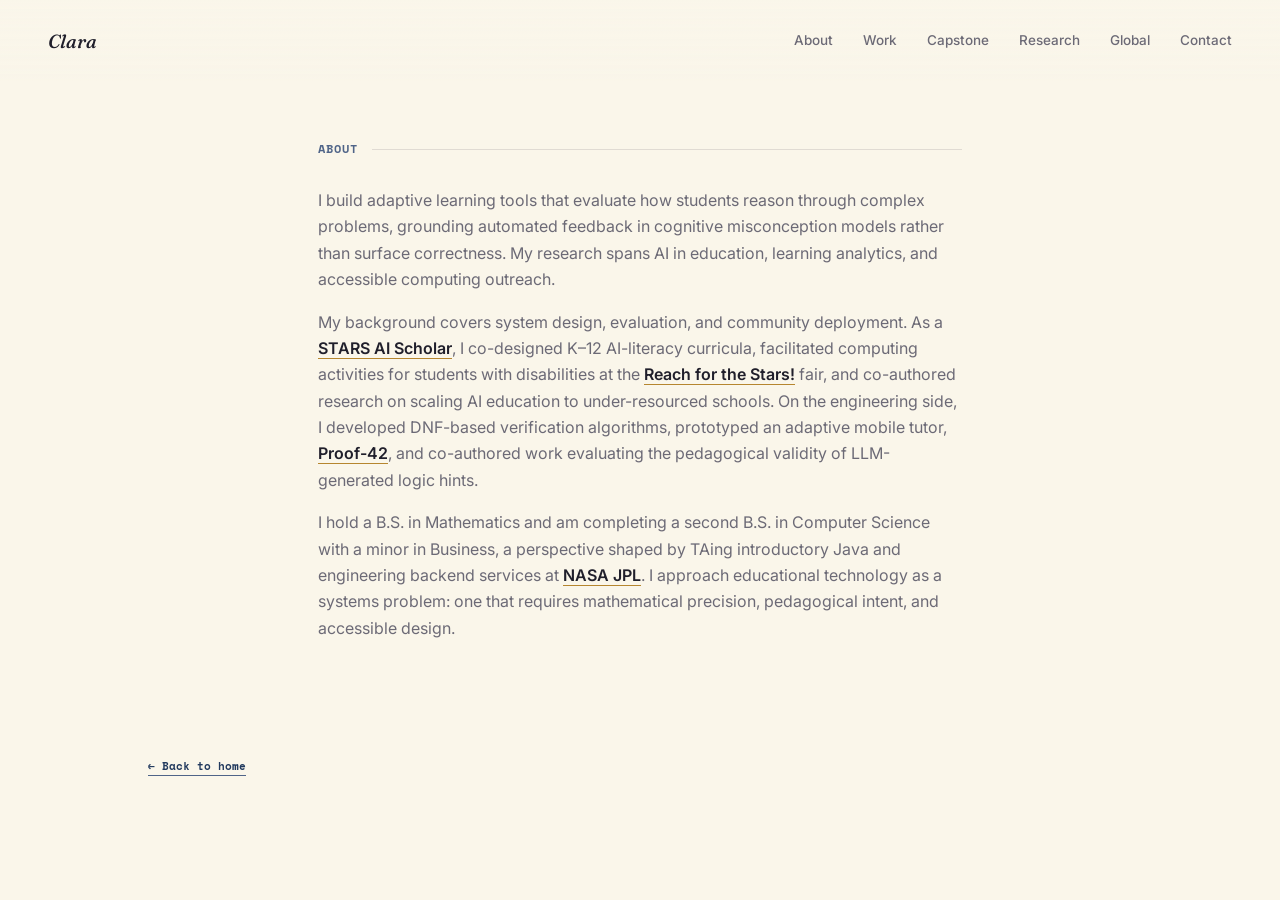
==== about.html @ 55093ca9 "Initial commit Portfolio site for Clara DiMarco: homepage with GCSP competency orbit, work/research " ====
<!DOCTYPE html>
<html lang="en">
<head>
<meta charset="UTF-8">
<meta name="viewport" content="width=device-width, initial-scale=1.0">
<title>About · Clara</title>
<link rel="preconnect" href="https://fonts.googleapis.com">
<link href="https://fonts.googleapis.com/css2?family=Fraunces:ital,opsz,wght@0,9..144,400;0,9..144,500;0,9..144,600;1,9..144,500&family=Inter:wght@400;500;600;700&family=Space+Mono:wght@400;700&display=swap" rel="stylesheet">
<link rel="stylesheet" href="css/style.css?v=17">
</head>
<body>

<a class="skip-link" href="#main">Skip to content</a>

<header class="top">
  <a class="mark" href="index.html">Clara</a>
  <nav aria-label="Primary">
    <a href="about.html" aria-current="page">About</a>
    <a href="work.html">Work</a>
    <a href="index.html#capstone">Capstone</a>
    <a href="index.html#research">Research</a>
    <a href="index.html#global">Global</a>
    <a href="index.html#contact">Contact</a>
  </nav>
</header>

<main id="main">
<section class="narrow about" style="padding-top:140px;">
  <h1 class="section-label">About</h1>
  <div class="about-card">
    <p>I build adaptive learning tools that evaluate how students reason through complex problems, grounding automated feedback in cognitive misconception models rather than surface correctness. My research spans AI in education, learning analytics, and accessible computing outreach.</p>
    <p>My background covers system design, evaluation, and community deployment. As a <strong>STARS AI Scholar</strong>, I co-designed K–12 AI-literacy curricula, facilitated computing activities for students with disabilities at the <strong>Reach for the Stars!</strong> fair, and co-authored research on scaling AI education to under-resourced schools. On the engineering side, I developed DNF-based verification algorithms, prototyped an adaptive mobile tutor, <strong>Proof-42</strong>, and co-authored work evaluating the pedagogical validity of LLM-generated logic hints.</p>
    <p>I hold a B.S. in Mathematics and am completing a second B.S. in Computer Science with a minor in Business, a perspective shaped by TAing introductory Java and engineering backend services at <strong>NASA JPL</strong>. I approach educational technology as a systems problem: one that requires mathematical precision, pedagogical intent, and accessible design.</p>
  </div>
</section>
</main>

<div class="subpage-footer">
  <a class="link" href="index.html">&#8592; Back to home</a>
</div>

</body>
</html>
---- css/style.css ----
:root{
  --bg:#faf6ea;
  --card:#ffffff;
  --ink:#201f2b;
  --ink-soft:#6c6a76;
  --navy:#223a5e;
  --navy-soft:#4f6488;
  --gold:#b6862f;
  --gold-text:#886423; /* darker than --gold: meets 4.5:1 on --bg for use as actual text color */
  --line: rgba(32,31,43,0.12);
  --shadow: 0 14px 34px rgba(32,31,43,0.08);
  --shadow-sm: 0 6px 16px rgba(32,31,43,0.07);
  --display:'Fraunces', Georgia, serif;
  --body:'Inter', sans-serif;
  --mono:'Space Mono', 'Courier New', monospace;
  --maxw: 740px;
}
*{box-sizing:border-box;}
html{scroll-behavior:smooth;}
.sr-only{
  position:absolute; width:1px; height:1px; padding:0; margin:-1px; overflow:hidden;
  clip:rect(0,0,0,0); white-space:nowrap; border:0;
}
.skip-link{
  position:absolute; left:12px; top:-48px; z-index:200; padding:10px 18px; border-radius:8px;
  background:var(--ink); color:#fff; font-family:var(--body); font-weight:600; font-size:14px;
  text-decoration:none; transition:top .15s ease;
}
.skip-link:focus{ top:12px; }
body{
  margin:0; background:var(--bg); color:var(--ink);
  font-family:var(--body); font-size:16px; line-height:1.65;
  -webkit-font-smoothing:antialiased; overflow-x:hidden;
}
@media (prefers-reduced-motion: reduce){
  html{scroll-behavior:auto;}
  *{animation-duration:0.001s !important; transition-duration:0.001s !important;}
}

a{ color:var(--ink); text-decoration:none; }
.link{
  color:var(--navy); border-bottom:1px solid var(--navy-soft); padding-bottom:1px;
  font-weight:600; transition: border-color .2s ease, color .2s ease;
}
.link:hover{ border-color:var(--gold); color:var(--gold-text); }

header.top{
  position:fixed; top:0; left:0; right:0; z-index:30; pointer-events:none;
  display:flex; justify-content:space-between; align-items:center;
  padding:26px 48px; background:linear-gradient(180deg, rgba(250,246,234,0.94), rgba(250,246,234,0));
}
header.top .mark{ font-family:var(--display); font-weight:500; font-style:italic; font-size:19px; pointer-events:auto; }
header.top nav{ display:flex; gap:30px; pointer-events:auto; }
header.top nav a{ font-size:13.5px; color:var(--ink-soft); font-weight:500; position:relative; padding-bottom:3px; }
header.top nav a::after{ content:''; position:absolute; left:0; right:100%; bottom:0; height:1px; background:var(--gold); transition:right .2s ease; }
header.top nav a:hover{ color:var(--ink); }
header.top nav a:hover::after{ right:0; }

section{ position:relative; z-index:1; padding: 110px 48px 100px; max-width: 1080px; margin: 0 auto; }
section.narrow{ max-width: var(--maxw); }
.section-label{
  font-family:var(--mono); font-weight:700; font-size:11.5px; letter-spacing:0.09em; text-transform:uppercase;
  color:var(--navy-soft); margin:0 0 28px; display:flex; align-items:center; gap:14px;
}
.section-label::after{ content:''; flex:1; height:1px; background:var(--line); }

/* ---------- GLOBE HERO ---------- */
.globe-wrapper{ height:230vh; position:relative; }
.globe-pin{
  position:sticky; top:0; height:100vh; display:flex; flex-direction:column;
  align-items:center; justify-content:center; overflow:hidden;
}
.globe-hero-text{ text-align:center; position:relative; z-index:2; transition: opacity .1s linear; }
.globe-hero-text .hi{ font-family:var(--mono); font-weight:700; font-size:12px; letter-spacing:0.1em; text-transform:uppercase; color:var(--gold-text); margin-bottom:12px; }
.globe-hero-text .hi a{ color:inherit; border-bottom:1px solid rgba(182,134,47,0.45); padding-bottom:1px; transition:opacity .2s ease; }
.globe-hero-text .hi a:hover{ opacity:0.7; }
.globe-hero-text h1{
  font-family:var(--display); font-weight:500; font-style:italic; font-size: clamp(1.8rem, 4.4vw, 3rem);
  margin:0 0 10px; line-height:1.12; color:var(--ink);
}
.globe-hero-text p{ color:var(--ink-soft); font-size:14.5px; max-width:42ch; margin:0 auto; line-height:1.6; }

.globe-system{ position:relative; margin-top:150px; z-index:2; width:340px; height:340px; }
.globe-circle{
  width:340px; height:340px; border-radius:50%; overflow:hidden; position:absolute; left:0; top:0;
  box-shadow:0 10px 26px rgba(43,36,32,0.18); background:#3fb0b8; z-index:3;
}
.globe-spin{ position:absolute; inset:0; }
.globe-face{
  position:absolute; inset:0; width:100%; height:100%; object-fit:cover;
  border-radius:50%; display:block;
}
.globe-shade{
  position:absolute; inset:0; pointer-events:none; border-radius:50%;
  background:
    radial-gradient(circle at 30% 26%, rgba(255,255,255,0.4), transparent 45%),
    linear-gradient(120deg, transparent 55%, rgba(30,25,20,0.16) 100%);
}

.globe-shadow-ellipse{ width:220px; height:24px; border-radius:50%; background:rgba(43,36,32,0.14); margin-top:26px; filter:blur(3px); position:relative; z-index:1; }

/* orbit path (decorative, shows the mechanic before scrolling) */
.orbit-ring{
  position:absolute; left:50%; top:50%; width:660px; height:372px; margin:-186px 0 0 -330px;
  pointer-events:none; z-index:1;
}

/* orbiting competency planets, front-to-back */
.orbit-node{
  position:absolute; left:50%; top:50%; width:72px; height:72px; margin:-36px 0 0 -36px;
  display:flex; align-items:center; justify-content:center;
  cursor:pointer; will-change:transform, opacity; text-decoration:none;
  transition: filter .2s ease, transform .15s ease;
}
.orbit-node:hover, .orbit-node:focus-visible{ filter:brightness(1.08); }
.orbit-node:focus-visible{ outline:2px solid var(--gold-text); outline-offset:4px; border-radius:50%; }
.orbit-node .planet-art{
  width:100%; height:100%; object-fit:contain;
  filter:drop-shadow(0 8px 12px rgba(32,31,43,0.28));
}
.orbit-node .cap{
  position:absolute; top:100%; left:50%; transform:translateX(-50%); margin-top:4px;
  white-space:nowrap; font-family:var(--body); font-weight:700; font-size:10.5px;
  color:var(--ink); background:rgba(250,246,234,0.86); padding:3px 9px; border-radius:20px;
  box-shadow:0 2px 6px rgba(32,31,43,0.12);
}

.comp-hint{ font-family:var(--mono); font-size:10.5px; letter-spacing:0.08em; text-transform:uppercase; color:var(--ink-soft); margin-top:70px; position:relative; z-index:2; }

.comp-list-mobile{ display:none; }
.comp-list-item{
  display:flex; align-items:center; gap:8px; padding:12px 14px; border-radius:10px;
  text-decoration:none; box-shadow:0 4px 10px rgba(32,31,43,0.14);
  flex:1 1 calc(50% - 5px);
}
.comp-list-item svg{ width:18px; height:18px; flex:0 0 18px; color:#fff; }
.comp-list-item span{ font-family:var(--body); font-weight:700; font-size:12px; color:#fff; line-height:1.2; }
.comp-list-item.c-talent{ background:#e3a53f; }
.comp-list-item.c-interdisciplinary{ background:#5c86b0; }
.comp-list-item.c-multicultural{ background:#7a9b76; }
.comp-list-item.c-entrepreneurship{ background:#d97a5f; }
.comp-list-item.c-social{ background:#a688b8; flex-basis:100%; }

.scroll-hint{
  position:absolute; bottom:26px; left:50%; transform:translateX(-50%);
  font-family:var(--mono); font-size:11px; letter-spacing:0.06em; color:var(--ink-soft);
  display:flex; flex-direction:column; align-items:center; gap:6px; z-index:2;
}
.scroll-hint .arrow{ animation: bob 1.6s ease-in-out infinite; font-size:14px; color:var(--gold-text); }
@keyframes bob{ 0%,100%{ transform:translateY(0);} 50%{ transform:translateY(6px);} }

/* ---------- GCSP INTRO ---------- */
.gcsp-intro{ max-width:64ch; }
.gcsp-intro p{ color:var(--ink-soft); font-size:15.5px; line-height:1.7; }
.gcsp-explore{ list-style:none; margin:26px 0 0; padding:0; }
.gcsp-explore li{ display:flex; flex-direction:column; gap:3px; padding:14px 0; border-top:1px solid var(--line); }
.gcsp-explore li:last-child{ border-bottom:1px solid var(--line); }
.gcsp-explore li span{ font-family:var(--body); font-size:13px; color:var(--ink-soft); }

/* ---------- RESEARCH GRID ---------- */
.research-grid{ display:grid; grid-template-columns:repeat(2, 1fr); gap:20px; }
.research-card{
  border:1px solid var(--line); border-radius:16px; padding:26px; background:var(--card);
  box-shadow:var(--shadow-sm); cursor:pointer; transition:transform .15s ease, box-shadow .15s ease;
}
.research-card:hover, .research-card:focus-visible{ transform:translateY(-3px); box-shadow:var(--shadow); }
.research-card:focus-visible{ outline:2px solid var(--gold-text); outline-offset:2px; }
.research-card .rdate{ font-family:var(--mono); font-size:11px; color:var(--ink-soft); margin-bottom:8px; }
.research-card h3{ font-family:var(--display); font-weight:500; font-style:italic; font-size:1.05rem; line-height:1.35; margin:0 0 10px; color:var(--ink); }
.research-card p{ color:var(--ink-soft); font-size:13.5px; margin:0; }
.research-card .rvenue{ margin-top:14px; font-family:var(--mono); font-size:10.5px; letter-spacing:0.05em; text-transform:uppercase; color:var(--navy-soft); }
@media (max-width:760px){ .research-grid{ grid-template-columns:1fr; } }

/* ---------- DOCUMENTS ---------- */
.doc-links{ display:flex; gap:20px; flex-wrap:wrap; }
.doc-link{
  display:flex; flex-direction:column; gap:5px; min-width:200px; padding:20px 26px;
  border:1px solid var(--line); border-radius:14px; background:var(--card); box-shadow:var(--shadow-sm);
  transition:transform .15s ease, box-shadow .15s ease;
}
.doc-link:hover, .doc-link:focus-visible{ transform:translateY(-2px); box-shadow:var(--shadow); }
.doc-link:focus-visible{ outline:2px solid var(--gold-text); outline-offset:2px; }
.doc-link-title{ font-family:var(--display); font-weight:500; font-style:italic; font-size:1.15rem; color:var(--ink); }
.doc-link-sub{ font-family:var(--mono); font-size:10.5px; letter-spacing:0.05em; text-transform:uppercase; color:var(--ink-soft); }

/* ---------- GLOBAL EXPERIENCE TILES ---------- */
.globe-tiles{ display:grid; grid-template-columns:1fr 1fr; gap:24px; }
.globe-tile{
  border:1px solid var(--line); border-radius:20px; overflow:hidden; background:var(--card);
  box-shadow:var(--shadow-sm); cursor:pointer; transition:transform .15s ease, box-shadow .15s ease;
}
.globe-tile:hover, .globe-tile:focus-visible{ transform:translateY(-3px); box-shadow:var(--shadow); }
.globe-tile:focus-visible{ outline:2px solid var(--gold-text); outline-offset:2px; }
.globe-tile-art{
  aspect-ratio:4/3; display:flex; align-items:center; justify-content:center; padding:28px; box-sizing:border-box;
  background:linear-gradient(160deg, rgba(34,58,94,0.06), rgba(182,134,47,0.08));
}
.globe-tile-art img{ max-width:100%; max-height:100%; width:auto; height:auto; object-fit:contain; }
.globe-tile-body{ padding:20px 24px 26px; }
.globe-tile-body h3{ font-family:var(--display); font-weight:500; font-style:italic; font-size:1.3rem; margin:0 0 6px; color:var(--ink); }
.globe-tile-body p{ color:var(--ink-soft); font-size:13.5px; margin:0; }
@media (max-width:620px){ .globe-tiles{ grid-template-columns:1fr; } }

/* ---------- ABOUT ---------- */
.about-card{ max-width:64ch; }
.about-card p{ color:var(--ink-soft); font-size:16px; }
.about-card p + p{ margin-top:16px; }
.about-card strong{ color:var(--ink); font-weight:600; border-bottom:1px solid var(--gold); }

/* ---------- WORK LIST ---------- */
.work-grid{ display:flex; flex-direction:column; }
.work-row{ padding: 26px 0; display:grid; grid-template-columns:112px 1fr 70px; gap:24px; border-top:1px solid var(--line); }
.work-row:last-child{ border-bottom:1px solid var(--line); }
.work-row .date{ font-family:var(--mono); font-size:12px; color:var(--ink-soft); padding-top:4px; }
.work-row .role{ font-family:var(--display); font-weight:500; font-style:italic; font-size:1.2rem; margin:0 0 6px; color:var(--ink); }
.work-row .desc{ color:var(--ink-soft); font-size:14.5px; max-width:64ch; }
.work-row .row-links{ margin:8px 0 0; display:flex; gap:18px; flex-wrap:wrap; }
.work-row .row-links .row-link{
  font-family:var(--mono); font-size:11.5px; font-weight:700; color:var(--gold-text); text-decoration:none;
}
.work-row .row-links .row-link:hover{ color:var(--navy); }
.work-row .view-link{
  font-family:var(--mono); font-size:11px; font-weight:700; color:var(--gold-text);
  text-align:right; white-space:nowrap; padding-top:4px;
}
@media (max-width:780px){
  .work-row{ grid-template-columns:1fr; gap:8px; }
  .work-row .view-link{ text-align:left; }
}

.work-row.expandable{ cursor:pointer; margin:0 -16px; padding-left:16px; padding-right:16px; border-radius:10px; transition:background .2s ease; }
.work-row.expandable:hover, .work-row.expandable:focus-visible{ background:rgba(34,58,94,0.05); }
.work-row.expandable:focus-visible{ outline:2px solid var(--gold-text); outline-offset:-2px; }
.work-row.expandable:hover .view-link, .work-row.expandable:focus-visible .view-link{ color:var(--navy); }

/* ---------- EXPAND CARD (click-to-expand preview) ---------- */
.xoverlay{ position:fixed; inset:0; z-index:100; display:none; }
.xbackdrop{ position:fixed; inset:0; background:rgba(32,31,43,0.55); opacity:0; }
.xcard{
  position:fixed; background:var(--card); box-shadow:var(--shadow);
  display:flex; flex-direction:column; overflow:hidden; will-change:left,top,width,height;
}
.xcard.collapsed .xvisual, .xcard.collapsed .xbody, .xcard.collapsed .xclose{ opacity:0; }
.xvisual, .xbody, .xclose{ transition:opacity .18s ease; }
.xvisual{
  width:100%; height:min(280px, 42vh); flex:0 0 auto; padding:18px; box-sizing:border-box;
  display:flex; align-items:center; justify-content:center;
  background:var(--bg); overflow:hidden;
}
.xvisual svg{ width:64px; height:64px; color:#fff; }
.xvisual-link{ position:relative; display:flex; align-items:center; justify-content:center; width:100%; height:100%; cursor:zoom-in; }
.xvisual-link img{ max-width:100%; max-height:100%; width:auto; height:auto; object-fit:contain; display:block; }
.xvisual-hint{
  position:absolute; right:10px; bottom:10px; font-family:var(--mono); font-size:10.5px; font-weight:700;
  color:#fff; background:rgba(32,31,43,0.68); padding:5px 10px; border-radius:20px; opacity:0; transition:opacity .2s ease;
}
.xvisual-link:hover .xvisual-hint{ opacity:1; }
.xbody{ padding:28px 32px 32px; overflow-y:auto; flex:1 1 auto; }
.xdate{ font-family:var(--mono); font-size:11.5px; color:var(--ink-soft); margin-bottom:8px; }
.xbody h2{ font-family:var(--display); font-weight:500; font-style:italic; font-size:1.5rem; margin:0 0 12px; color:var(--ink); }
.xlabel{
  font-family:var(--mono); font-weight:700; font-size:11px; letter-spacing:0.09em; text-transform:uppercase;
  color:var(--navy-soft); margin:0 0 10px;
}
.xbody p{ color:var(--ink-soft); font-size:15px; line-height:1.75; margin:0; }
.xlinks{ display:flex; gap:20px; flex-wrap:wrap; margin:0 0 20px; }
.xclose{
  position:absolute; top:14px; right:14px; width:32px; height:32px; border-radius:50%;
  border:none; background:rgba(32,31,43,0.06); color:var(--ink); font-size:18px; line-height:1;
  cursor:pointer; z-index:2; transition:background .2s ease;
}
.xclose:hover{ background:rgba(32,31,43,0.12); }
@media (max-width:620px){ .xvisual{ flex-basis:160px; } }

/* ---------- COMPETENCY DETAIL PAGE ---------- */
.detail-back{
  display:inline-flex; align-items:center; gap:8px; font-family:var(--mono); font-size:12px;
  color:var(--ink-soft); margin-bottom:30px;
  transition: color .2s ease;
}
.detail-back:hover{ color:var(--navy); }
.detail-head{ display:flex; align-items:center; gap:20px; margin-bottom:30px; flex-wrap:wrap; }
.detail-icon{ width:52px; height:52px; flex:0 0 52px; border-radius:14px; display:flex; align-items:center; justify-content:center; }
.detail-icon svg{ width:26px; height:26px; }
.detail-head h1{ font-family:var(--display); font-weight:500; font-style:italic; font-size:2.1rem; margin:0; color:var(--ink); }
.detail-list{ list-style:none; margin:0; padding:0; }
.detail-list li{ display:grid; grid-template-columns:110px 1fr 60px; gap:16px; padding:16px 0; border-top:1px solid var(--line); font-size:14px; color:var(--ink-soft); }
.detail-list li:last-child{ border-bottom:1px solid var(--line); }
.detail-list li .d{ font-family:var(--mono); font-size:11.5px; color:var(--ink-soft); }
.detail-list li .d-title{ font-family:var(--display); font-weight:500; font-style:italic; font-size:1.05rem; margin:0 0 4px; color:var(--ink); }
.detail-list li .d-desc{ margin:0; color:var(--ink-soft); font-size:14px; }
.detail-list li .d-link{
  font-family:var(--mono); font-size:11px; font-weight:700; color:var(--gold-text);
  text-align:right; text-decoration:none; white-space:nowrap;
}
.detail-list li .d-link:hover{ color:var(--navy); }
.detail-list li.expandable{ cursor:pointer; margin:0 -16px; padding-left:16px; padding-right:16px; border-radius:10px; transition:background .2s ease; }
.detail-list li.expandable:hover, .detail-list li.expandable:focus-visible{ background:rgba(34,58,94,0.05); }
.detail-list li.expandable:focus-visible{ outline:2px solid var(--gold-text); outline-offset:-2px; }
@media (max-width:620px){
  .detail-list li{ grid-template-columns:1fr; gap:4px; }
  .detail-list li .d-link{ text-align:left; }
}

/* ---------- CAPSTONE ---------- */
.spotlight{
  border:1px solid var(--line); border-radius:20px; padding:40px;
  background:var(--card); position:relative; overflow:hidden; box-shadow:var(--shadow-sm);
  transform-style: preserve-3d; transition: transform .12s ease-out; will-change:transform;
}
.spotlight h3{ font-family:var(--display); font-weight:500; font-style:italic; font-size:1.7rem; margin:0 0 14px; color:var(--ink); }
.spotlight p{ color:var(--ink-soft); font-size:15px; max-width:60ch; }
.spotlight .meta{ margin-top:20px; display:flex; gap:28px; flex-wrap:wrap; font-family:var(--mono); font-size:11.5px; color:var(--ink-soft); }
.spotlight .meta b{ color:var(--navy); font-weight:700; }
.spotlight .bridge{ position:absolute; right:32px; bottom:24px; width:130px; opacity:0.9; }

footer{ position:relative; z-index:1; padding: 110px 48px 90px; max-width: 900px; margin:0 auto; }
footer h3{ font-family:var(--display); font-weight:500; font-style:italic; font-size:2.4rem; margin:0 0 18px; color:var(--ink); }
footer p.fp{ color:var(--ink-soft); max-width:52ch; font-size:15.5px; line-height:1.65; }
footer .contact-links{ display:flex; gap:28px; flex-wrap:wrap; margin-top:28px; }
.footer-grid{ display:flex; justify-content:space-between; gap:60px; flex-wrap:wrap; }
.footer-main{ flex:1 1 420px; }
.footer-docs{ flex:0 0 auto; }
.footer-docs .doc-links{ display:flex; flex-direction:column; gap:14px; }
@media (max-width:620px){ .footer-docs .doc-link{ min-width:0; } }
.fine{ margin-top:56px; font-family:var(--mono); font-size:11px; color:var(--ink-soft); line-height:1.8; }

.subpage-footer{
  max-width:1080px; margin:0 auto; padding:0 48px 90px; font-family:var(--mono); font-size:11px; color:var(--ink-soft);
}

.pop{ opacity:0; transform:translateY(16px); transition: opacity .6s ease, transform .6s ease; }
.pop.in{ opacity:1; transform:none; }

@media (max-width: 880px){
  section{ padding:90px 24px 80px; }
  header.top{ padding:20px 22px; }
  header.top nav{ gap:16px; }
  .globe-system{ width:220px; height:220px; margin-top:50px; }
  .globe-circle{ width:220px; height:220px; }
  .orbit-node, .orbit-ring{ display:none; }
  .comp-hint{ display:none; }
  .comp-list-mobile{
    display:flex; flex-wrap:wrap; gap:10px;
    width:100%; max-width:360px; margin-top:28px; position:relative; z-index:2;
  }
  .spotlight .bridge{ display:none; }
}
@media (max-width: 480px){
  .globe-hero-text h1{ font-size:1.6rem; }
  .globe-hero-text p{ font-size:13px; }
}
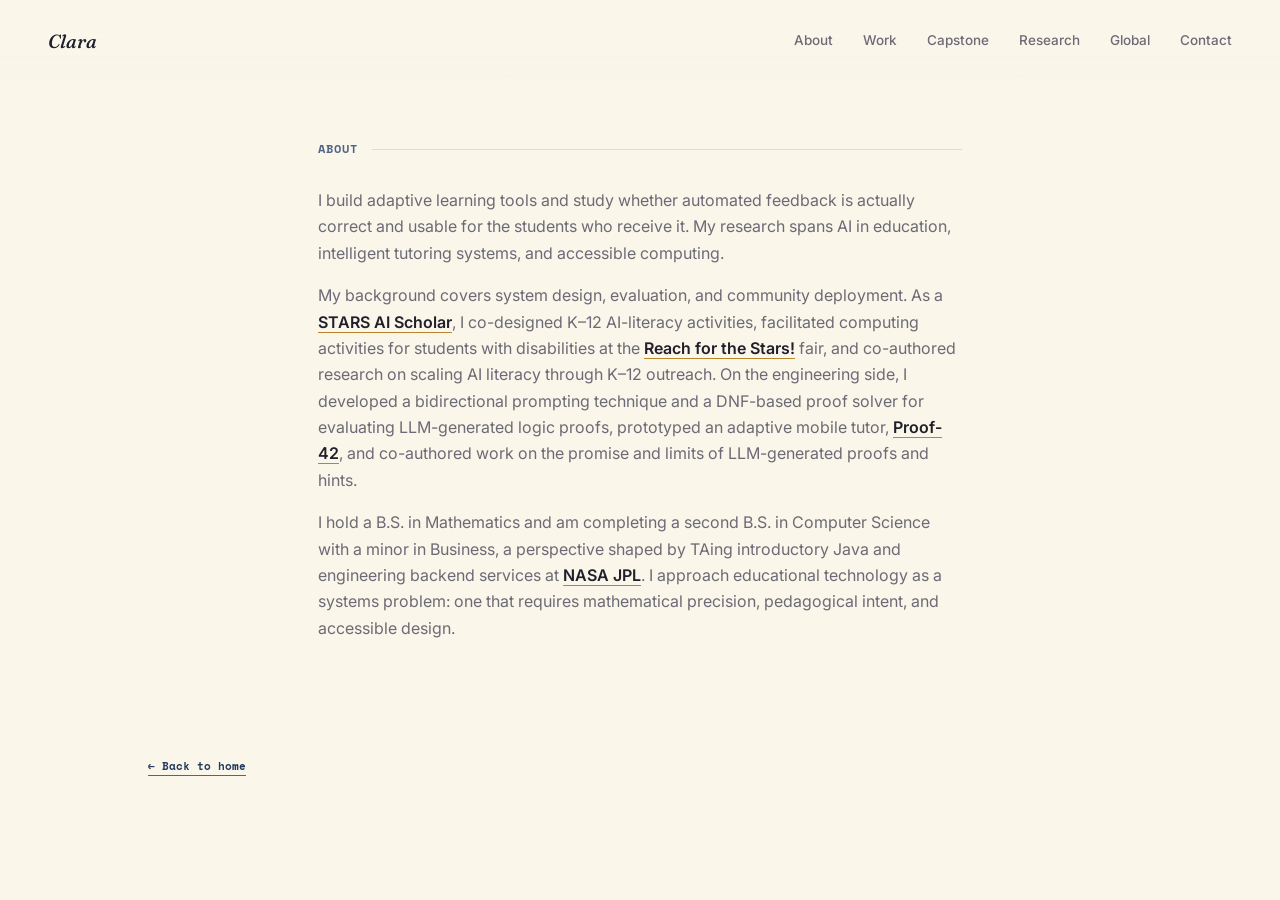
==== commit ccd5689d: "Update About text; make mobile hero a static screen - Rewrite About section copy - Mobile: remove sc" ====
--- a/about.html
+++ b/about.html
@@ -6,7 +6,7 @@
 <title>About · Clara</title>
 <link rel="preconnect" href="https://fonts.googleapis.com">
 <link href="https://fonts.googleapis.com/css2?family=Fraunces:ital,opsz,wght@0,9..144,400;0,9..144,500;0,9..144,600;1,9..144,500&family=Inter:wght@400;500;600;700&family=Space+Mono:wght@400;700&display=swap" rel="stylesheet">
-<link rel="stylesheet" href="css/style.css?v=17">
+<link rel="stylesheet" href="css/style.css?v=22">
 </head>
 <body>
 
@@ -28,8 +28,8 @@
 <section class="narrow about" style="padding-top:140px;">
   <h1 class="section-label">About</h1>
   <div class="about-card">
-    <p>I build adaptive learning tools that evaluate how students reason through complex problems, grounding automated feedback in cognitive misconception models rather than surface correctness. My research spans AI in education, learning analytics, and accessible computing outreach.</p>
-    <p>My background covers system design, evaluation, and community deployment. As a <strong>STARS AI Scholar</strong>, I co-designed K–12 AI-literacy curricula, facilitated computing activities for students with disabilities at the <strong>Reach for the Stars!</strong> fair, and co-authored research on scaling AI education to under-resourced schools. On the engineering side, I developed DNF-based verification algorithms, prototyped an adaptive mobile tutor, <strong>Proof-42</strong>, and co-authored work evaluating the pedagogical validity of LLM-generated logic hints.</p>
+    <p>I build adaptive learning tools and study whether automated feedback is actually correct and usable for the students who receive it. My research spans AI in education, intelligent tutoring systems, and accessible computing.</p>
+    <p>My background covers system design, evaluation, and community deployment. As a <strong>STARS AI Scholar</strong>, I co-designed K–12 AI-literacy activities, facilitated computing activities for students with disabilities at the <strong>Reach for the Stars!</strong> fair, and co-authored research on scaling AI literacy through K–12 outreach. On the engineering side, I developed a bidirectional prompting technique and a DNF-based proof solver for evaluating LLM-generated logic proofs, prototyped an adaptive mobile tutor, <strong>Proof-42</strong>, and co-authored work on the promise and limits of LLM-generated proofs and hints.</p>
     <p>I hold a B.S. in Mathematics and am completing a second B.S. in Computer Science with a minor in Business, a perspective shaped by TAing introductory Java and engineering backend services at <strong>NASA JPL</strong>. I approach educational technology as a systems problem: one that requires mathematical precision, pedagogical intent, and accessible design.</p>
   </div>
 </section>
--- a/css/style.css
+++ b/css/style.css
@@ -336,10 +336,14 @@
   section{ padding:90px 24px 80px; }
   header.top{ padding:20px 22px; }
   header.top nav{ gap:16px; }
+  /* no scroll-driven orbit on mobile: drop the tall sticky scroll track so the hero is one screen */
+  .globe-wrapper{ height:auto; }
+  .globe-pin{ position:relative; height:auto; padding:120px 0 40px; box-sizing:border-box; }
   .globe-system{ width:220px; height:220px; margin-top:50px; }
   .globe-circle{ width:220px; height:220px; }
   .orbit-node, .orbit-ring{ display:none; }
   .comp-hint{ display:none; }
+  .scroll-hint{ display:none; }
   .comp-list-mobile{
     display:flex; flex-wrap:wrap; gap:10px;
     width:100%; max-width:360px; margin-top:28px; position:relative; z-index:2;
@@ -350,3 +354,33 @@
   .globe-hero-text h1{ font-size:1.6rem; }
   .globe-hero-text p{ font-size:13px; }
 }
+
+/* ---------- PHONE: nav wrapping + readability (does not affect tablet/desktop) ---------- */
+@media (max-width: 600px){
+  header.top{
+    flex-wrap:wrap; justify-content:center; row-gap:8px;
+    padding:14px 16px; text-align:center;
+  }
+  header.top .mark{ width:100%; }
+  header.top nav{
+    width:100%; flex-wrap:wrap; justify-content:center; row-gap:6px; column-gap:14px;
+  }
+  header.top nav a{ font-size:12.5px; }
+  section{ padding-top:128px; }
+  /* hero is one static screen: heading, globe and buttons all fit, with breathing room below the buttons */
+  .globe-pin{ justify-content:center; min-height:100svh; padding:90px 20px 44px; box-sizing:border-box; }
+  .globe-system{ width:min(180px, 22svh); height:min(180px, 22svh); margin-top:20px; }
+  .globe-circle{ width:100%; height:100%; }
+  .globe-shadow-ellipse{ width:min(150px, 18svh); height:16px; margin-top:12px; }
+  .comp-list-mobile{ margin-top:22px; }
+  .comp-list-item{ padding:10px 12px; }
+  .spotlight{ padding:26px; }
+  .spotlight .meta{ gap:16px; }
+  footer{ padding:90px 24px 70px; }
+  footer h3{ font-size:1.9rem; }
+  .footer-grid{ gap:40px; }
+}
+@media (max-width: 360px){
+  header.top nav{ column-gap:9px; }
+  header.top nav a{ font-size:10.5px; }
+}
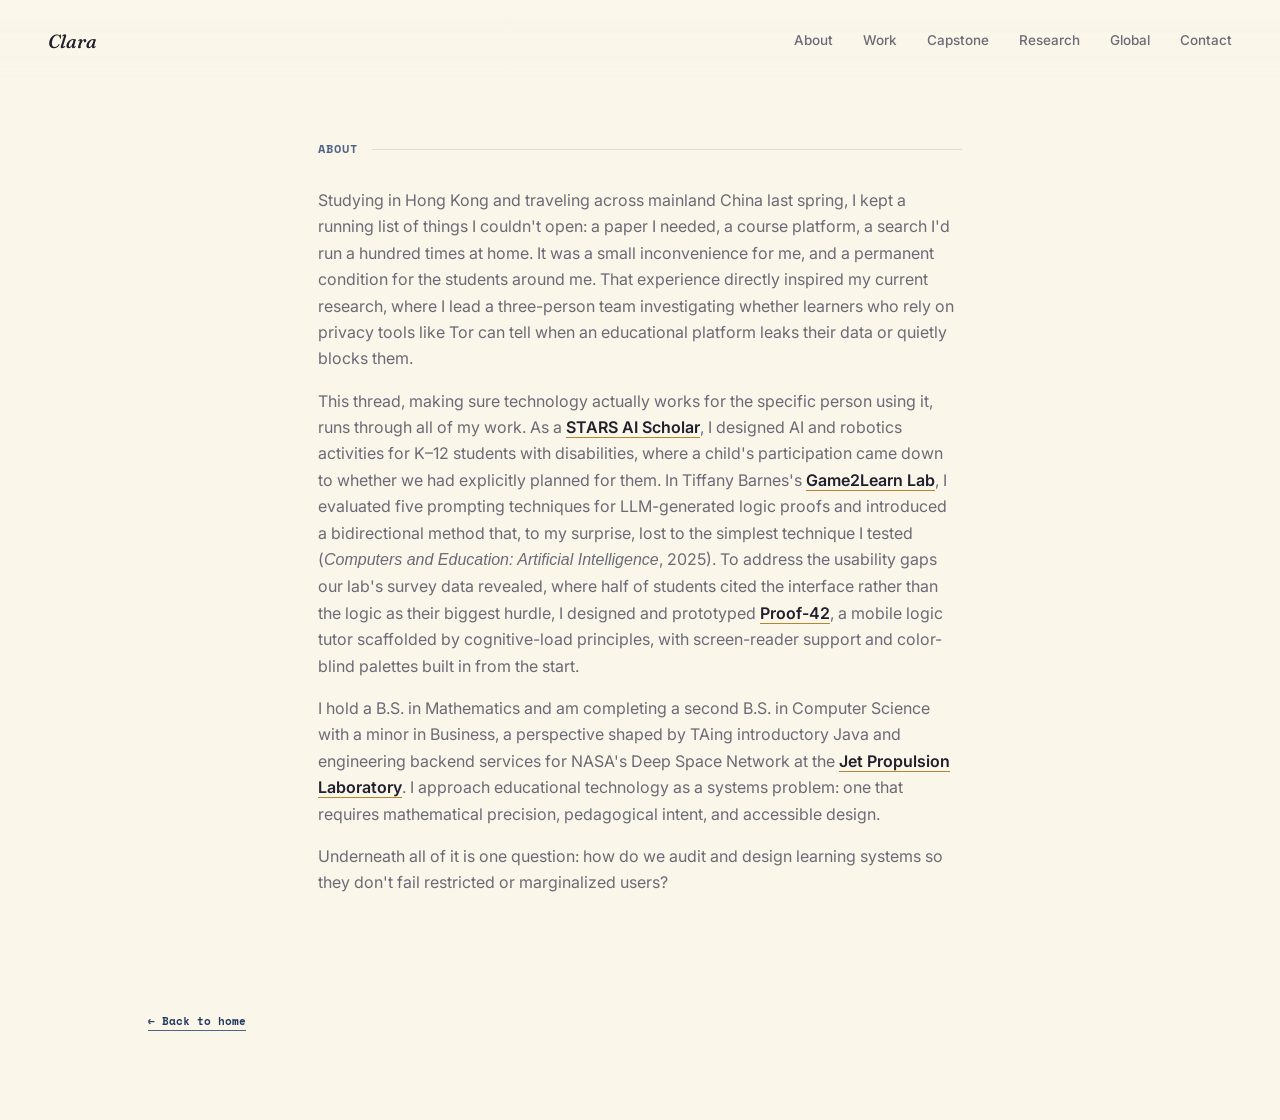
==== commit 84fe8eb6: "Rewrite About section Co-Authored-By: Claude Opus 5.5 <noreply@anthropic.com>" ====
--- a/about.html
+++ b/about.html
@@ -28,9 +28,10 @@
 <section class="narrow about" style="padding-top:140px;">
   <h1 class="section-label">About</h1>
   <div class="about-card">
-    <p>I build adaptive learning tools and study whether automated feedback is actually correct and usable for the students who receive it. My research spans AI in education, intelligent tutoring systems, and accessible computing.</p>
-    <p>My background covers system design, evaluation, and community deployment. As a <strong>STARS AI Scholar</strong>, I co-designed K–12 AI-literacy activities, facilitated computing activities for students with disabilities at the <strong>Reach for the Stars!</strong> fair, and co-authored research on scaling AI literacy through K–12 outreach. On the engineering side, I developed a bidirectional prompting technique and a DNF-based proof solver for evaluating LLM-generated logic proofs, prototyped an adaptive mobile tutor, <strong>Proof-42</strong>, and co-authored work on the promise and limits of LLM-generated proofs and hints.</p>
-    <p>I hold a B.S. in Mathematics and am completing a second B.S. in Computer Science with a minor in Business, a perspective shaped by TAing introductory Java and engineering backend services at <strong>NASA JPL</strong>. I approach educational technology as a systems problem: one that requires mathematical precision, pedagogical intent, and accessible design.</p>
+    <p>Studying in Hong Kong and traveling across mainland China last spring, I kept a running list of things I couldn't open: a paper I needed, a course platform, a search I'd run a hundred times at home. It was a small inconvenience for me, and a permanent condition for the students around me. That experience directly inspired my current research, where I lead a three-person team investigating whether learners who rely on privacy tools like Tor can tell when an educational platform leaks their data or quietly blocks them.</p>
+    <p>This thread, making sure technology actually works for the specific person using it, runs through all of my work. As a <strong>STARS AI Scholar</strong>, I designed AI and robotics activities for K–12 students with disabilities, where a child's participation came down to whether we had explicitly planned for them. In Tiffany Barnes's <strong>Game2Learn Lab</strong>, I evaluated five prompting techniques for LLM-generated logic proofs and introduced a bidirectional method that, to my surprise, lost to the simplest technique I tested (<em>Computers and Education: Artificial Intelligence</em>, 2025). To address the usability gaps our lab's survey data revealed, where half of students cited the interface rather than the logic as their biggest hurdle, I designed and prototyped <strong>Proof-42</strong>, a mobile logic tutor scaffolded by cognitive-load principles, with screen-reader support and color-blind palettes built in from the start.</p>
+    <p>I hold a B.S. in Mathematics and am completing a second B.S. in Computer Science with a minor in Business, a perspective shaped by TAing introductory Java and engineering backend services for NASA's Deep Space Network at the <strong>Jet Propulsion Laboratory</strong>. I approach educational technology as a systems problem: one that requires mathematical precision, pedagogical intent, and accessible design.</p>
+    <p>Underneath all of it is one question: how do we audit and design learning systems so they don't fail restricted or marginalized users?</p>
   </div>
 </section>
 </main>
